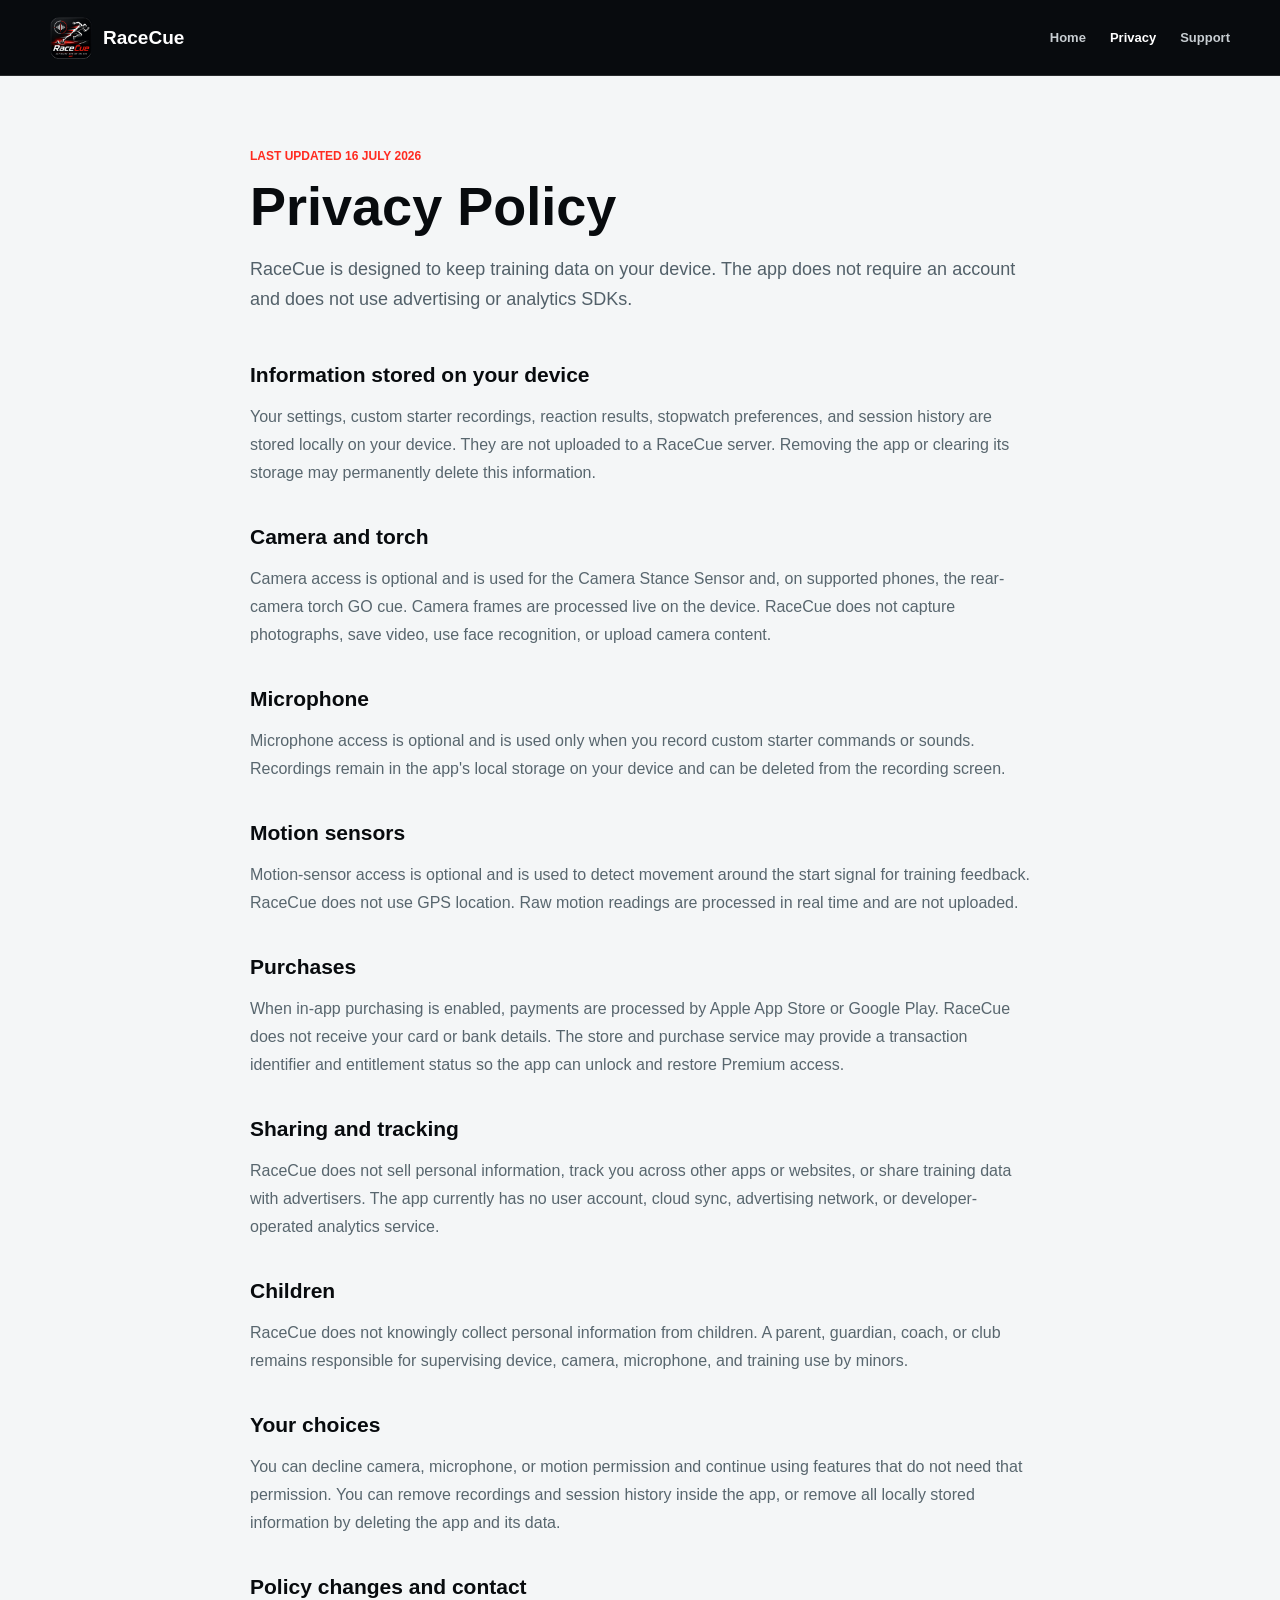
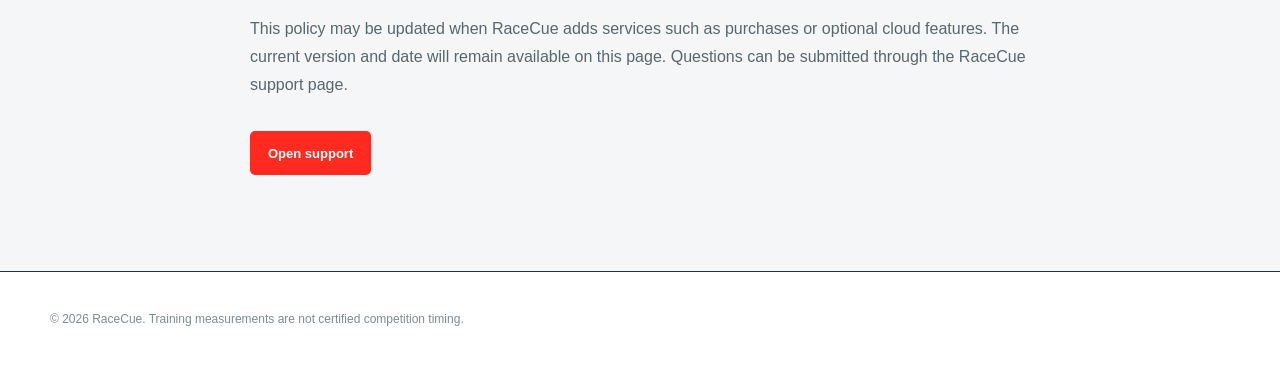
==== privacy.html @ 73e07bef "Publish RaceCue website" ====
<!doctype html>
<html lang="en">
  <head>
    <meta charset="UTF-8" />
    <meta name="viewport" content="width=device-width, initial-scale=1.0" />
    <meta name="theme-color" content="#080b0e" />
    <meta name="description" content="RaceCue privacy policy." />
    <link rel="icon" type="image/png" href="./brand/racecue-icon-192.png" />
    <link rel="stylesheet" href="./site.css" />
    <title>Privacy Policy | RaceCue</title>
  </head>
  <body class="legal-page">
    <header class="site-header">
      <a class="wordmark" href="./" aria-label="RaceCue home"><img src="./brand/racecue-logo.png" alt="" /><span>RaceCue</span></a>
      <nav aria-label="Main navigation"><a href="./">Home</a><a href="./privacy.html" aria-current="page">Privacy</a><a href="./support.html">Support</a></nav>
    </header>
    <main class="legal-shell">
      <p class="eyebrow">Last updated 16 July 2026</p>
      <h1>Privacy Policy</h1>
      <p class="legal-lede">RaceCue is designed to keep training data on your device. The app does not require an account and does not use advertising or analytics SDKs.</p>

      <h2>Information stored on your device</h2>
      <p>Your settings, custom starter recordings, reaction results, stopwatch preferences, and session history are stored locally on your device. They are not uploaded to a RaceCue server. Removing the app or clearing its storage may permanently delete this information.</p>

      <h2>Camera and torch</h2>
      <p>Camera access is optional and is used for the Camera Stance Sensor and, on supported phones, the rear-camera torch GO cue. Camera frames are processed live on the device. RaceCue does not capture photographs, save video, use face recognition, or upload camera content.</p>

      <h2>Microphone</h2>
      <p>Microphone access is optional and is used only when you record custom starter commands or sounds. Recordings remain in the app's local storage on your device and can be deleted from the recording screen.</p>

      <h2>Motion sensors</h2>
      <p>Motion-sensor access is optional and is used to detect movement around the start signal for training feedback. RaceCue does not use GPS location. Raw motion readings are processed in real time and are not uploaded.</p>

      <h2>Purchases</h2>
      <p>When in-app purchasing is enabled, payments are processed by Apple App Store or Google Play. RaceCue does not receive your card or bank details. The store and purchase service may provide a transaction identifier and entitlement status so the app can unlock and restore Premium access.</p>

      <h2>Sharing and tracking</h2>
      <p>RaceCue does not sell personal information, track you across other apps or websites, or share training data with advertisers. The app currently has no user account, cloud sync, advertising network, or developer-operated analytics service.</p>

      <h2>Children</h2>
      <p>RaceCue does not knowingly collect personal information from children. A parent, guardian, coach, or club remains responsible for supervising device, camera, microphone, and training use by minors.</p>

      <h2>Your choices</h2>
      <p>You can decline camera, microphone, or motion permission and continue using features that do not need that permission. You can remove recordings and session history inside the app, or remove all locally stored information by deleting the app and its data.</p>

      <h2>Policy changes and contact</h2>
      <p>This policy may be updated when RaceCue adds services such as purchases or optional cloud features. The current version and date will remain available on this page. Questions can be submitted through the RaceCue support page.</p>
      <a class="button button-primary" href="./support.html">Open support</a>
    </main>
    <footer class="compact-footer"><p>© 2026 RaceCue. Training measurements are not certified competition timing.</p></footer>
  </body>
</html>
---- site.css ----
:root {
  color: #f5f7f8;
  background: #080b0e;
  font-family: Inter, -apple-system, BlinkMacSystemFont, "Segoe UI", sans-serif;
  font-synthesis: none;
  --ink: #080b0e;
  --paper: #f4f6f7;
  --muted: #9da8af;
  --line: #293139;
  --red: #ff2b20;
  --red-dark: #c71d16;
  --green: #71dd84;
}

* { box-sizing: border-box; }
html { scroll-behavior: smooth; }
body { margin: 0; min-width: 320px; min-height: 100vh; background: var(--ink); }
a { color: inherit; }

.site-header {
  position: absolute;
  inset: 0 0 auto;
  z-index: 10;
  height: 76px;
  padding: 0 max(24px, calc((100vw - 1180px) / 2));
  display: flex;
  align-items: center;
  justify-content: space-between;
  gap: 24px;
  background: rgba(8, 11, 14, 0.86);
  border-bottom: 1px solid rgba(255, 255, 255, 0.13);
}

.wordmark { display: flex; align-items: center; gap: 11px; color: #fff; text-decoration: none; font-size: 19px; font-weight: 800; }
.wordmark img { width: 42px; height: 42px; object-fit: cover; border-radius: 7px; }
.site-header nav { display: flex; align-items: center; gap: 24px; }
.site-header nav a { color: #c7cdd1; text-decoration: none; font-size: 13px; font-weight: 700; }
.site-header nav a:hover, .site-header nav a[aria-current="page"] { color: #fff; }

.hero {
  position: relative;
  min-height: clamp(570px, 78vh, 760px);
  display: flex;
  align-items: flex-end;
  overflow: hidden;
  isolation: isolate;
  background-color: #05080c;
  background-image: url("./brand/racecue-logo.png");
  background-position: 66% 46%;
  background-repeat: no-repeat;
  background-size: cover;
}

.hero-shade { position: absolute; inset: 0; z-index: -1; background: rgba(0, 0, 0, 0.49); }
.hero-content { width: min(100% - 48px, 1180px); margin: 0 auto; padding: 140px 0 72px; }
.eyebrow { margin: 0 0 14px; color: var(--red); font-size: 12px; line-height: 1.4; font-weight: 800; text-transform: uppercase; }
.hero h1 { margin: 0; max-width: 760px; color: #fff; font-size: 74px; line-height: 0.96; letter-spacing: 0; }
.hero-copy { max-width: 620px; margin: 20px 0 0; color: #eef1f2; font-size: 20px; line-height: 1.55; }
.hero-actions { display: flex; flex-wrap: wrap; gap: 10px; margin-top: 30px; }
.button { min-height: 44px; padding: 0 18px; border-radius: 5px; display: inline-flex; align-items: center; justify-content: center; text-decoration: none; font-size: 13px; font-weight: 800; }
.button-primary { background: var(--red); color: #fff; }
.button-primary:hover { background: var(--red-dark); }
.button-secondary { border: 1px solid rgba(255, 255, 255, 0.45); background: rgba(8, 11, 14, 0.58); color: #fff; }
.availability { display: flex; align-items: center; gap: 8px; margin: 24px 0 0; color: #c8d0d4; font-size: 12px; font-weight: 700; }
.availability span { width: 8px; height: 8px; border-radius: 50%; background: var(--green); box-shadow: 0 0 0 4px rgba(113, 221, 132, 0.15); }

.signal-strip { min-height: 92px; padding: 0 max(24px, calc((100vw - 1180px) / 2)); display: grid; grid-template-columns: repeat(3, 1fr); background: #fff; color: var(--ink); border-bottom: 1px solid #d9dee1; }
.signal-strip div { padding: 22px 26px; display: flex; align-items: center; gap: 13px; border-right: 1px solid #d9dee1; }
.signal-strip div:first-child { border-left: 1px solid #d9dee1; }
.signal-strip span { color: #8e999f; font-size: 11px; font-weight: 800; }
.signal-strip strong { font-size: 15px; text-transform: uppercase; }
.signal-strip .go-signal { background: var(--green); }
.signal-strip .go-signal span { color: #24532c; }

.section { padding: 96px max(24px, calc((100vw - 1180px) / 2)); }
.section-heading { max-width: 720px; }
.section h2, .release-band h2 { margin: 0; letter-spacing: 0; font-size: 42px; line-height: 1.08; }
.section-heading > p:last-child { max-width: 620px; margin: 18px 0 0; color: var(--muted); font-size: 17px; line-height: 1.65; }
.feature-grid { display: grid; grid-template-columns: repeat(3, 1fr); gap: 42px; margin-top: 64px; }
.feature-grid article { padding-top: 24px; border-top: 3px solid var(--red); }
.feature-grid article:nth-child(2) { border-color: #fff; }
.feature-grid article:nth-child(3) { border-color: var(--green); }
.feature-number { color: #818c93; font-size: 11px; font-weight: 800; }
.feature-grid h3, .setup-list h3 { margin: 20px 0 10px; font-size: 21px; }
.feature-grid article > p:last-child, .setup-list p { margin: 0; color: var(--muted); line-height: 1.65; }

.setup-band { display: grid; grid-template-columns: 0.8fr 1.2fr; gap: 84px; background: var(--paper); color: var(--ink); }
.setup-list { border-top: 1px solid #ccd3d7; }
.setup-list article { padding: 28px 0; display: grid; grid-template-columns: 18px 1fr; gap: 16px; border-bottom: 1px solid #ccd3d7; }
.setup-list h3 { margin: 0 0 8px; }
.setup-list p { color: #59666e; }
.status-dot { width: 12px; height: 12px; margin-top: 5px; border-radius: 50%; }
.status-red { background: var(--red); }
.status-green { background: #43bd5b; }

.privacy-band { display: grid; grid-template-columns: 1fr 1fr; gap: 80px; background: #151b20; }
.privacy-band > div:last-child p { margin: 0 0 22px; color: #b9c2c7; line-height: 1.7; }
.text-link { color: #fff; text-decoration: none; font-size: 14px; font-weight: 800; }
.text-link span { color: var(--green); }

.release-band { padding: 88px 24px; text-align: center; background: var(--red); color: #fff; }
.release-band .eyebrow { color: #3a0906; }
.release-band > p:last-child { margin: 16px 0 0; }

footer { padding: 40px max(24px, calc((100vw - 1180px) / 2)); display: grid; grid-template-columns: 1fr auto; align-items: center; gap: 24px; border-top: 1px solid var(--line); }
footer > div { display: flex; flex-direction: column; gap: 5px; }
footer > div span, footer > p { color: #7f8b92; font-size: 12px; }
footer nav { display: flex; gap: 20px; }
footer nav a { color: #bec6ca; text-decoration: none; font-size: 12px; font-weight: 700; }
footer > p { grid-column: 1 / -1; margin: 4px 0 0; }

.legal-page { background: var(--paper); color: var(--ink); }
.legal-page .site-header { position: relative; background: var(--ink); }
.legal-shell { width: min(100% - 48px, 780px); margin: 0 auto; padding: 72px 0 96px; }
.legal-shell h1 { margin: 0; font-size: 54px; line-height: 1.02; letter-spacing: 0; }
.legal-lede { margin: 20px 0 48px; color: #526069; font-size: 18px; line-height: 1.7; }
.legal-shell h2 { margin: 38px 0 9px; font-size: 21px; }
.legal-shell p:not(.eyebrow):not(.legal-lede) { color: #58666e; line-height: 1.75; }
.legal-shell .button { margin-top: 16px; }
.safety-note { margin-top: 38px; padding: 18px 20px; border-left: 4px solid var(--green); background: #fff; color: #47545c; line-height: 1.6; }
.compact-footer { display: block; background: #fff; }
.compact-footer p { margin: 0; }

@media (max-width: 760px) {
  .site-header { height: 68px; padding: 0 18px; }
  .site-header nav { gap: 14px; }
  .site-header nav a { font-size: 12px; }
  .wordmark span { display: none; }
  .hero { min-height: 640px; background-position: 58% 44%; }
  .hero-content { width: min(100% - 36px, 1180px); padding-bottom: 48px; }
  .hero h1 { font-size: 50px; }
  .hero-copy { font-size: 17px; }
  .signal-strip { min-height: 78px; padding: 0; }
  .signal-strip div { padding: 18px 10px; justify-content: center; }
  .signal-strip span { display: none; }
  .signal-strip strong { font-size: 11px; }
  .section { padding: 72px 22px; }
  .section h2, .release-band h2 { font-size: 34px; }
  .feature-grid { grid-template-columns: 1fr; gap: 34px; margin-top: 48px; }
  .setup-band, .privacy-band { grid-template-columns: 1fr; gap: 48px; }
  footer { grid-template-columns: 1fr; }
  footer nav { flex-wrap: wrap; }
  footer > p { grid-column: auto; }
  .legal-shell { width: min(100% - 36px, 780px); padding: 52px 0 72px; }
  .legal-shell h1 { font-size: 42px; }
}
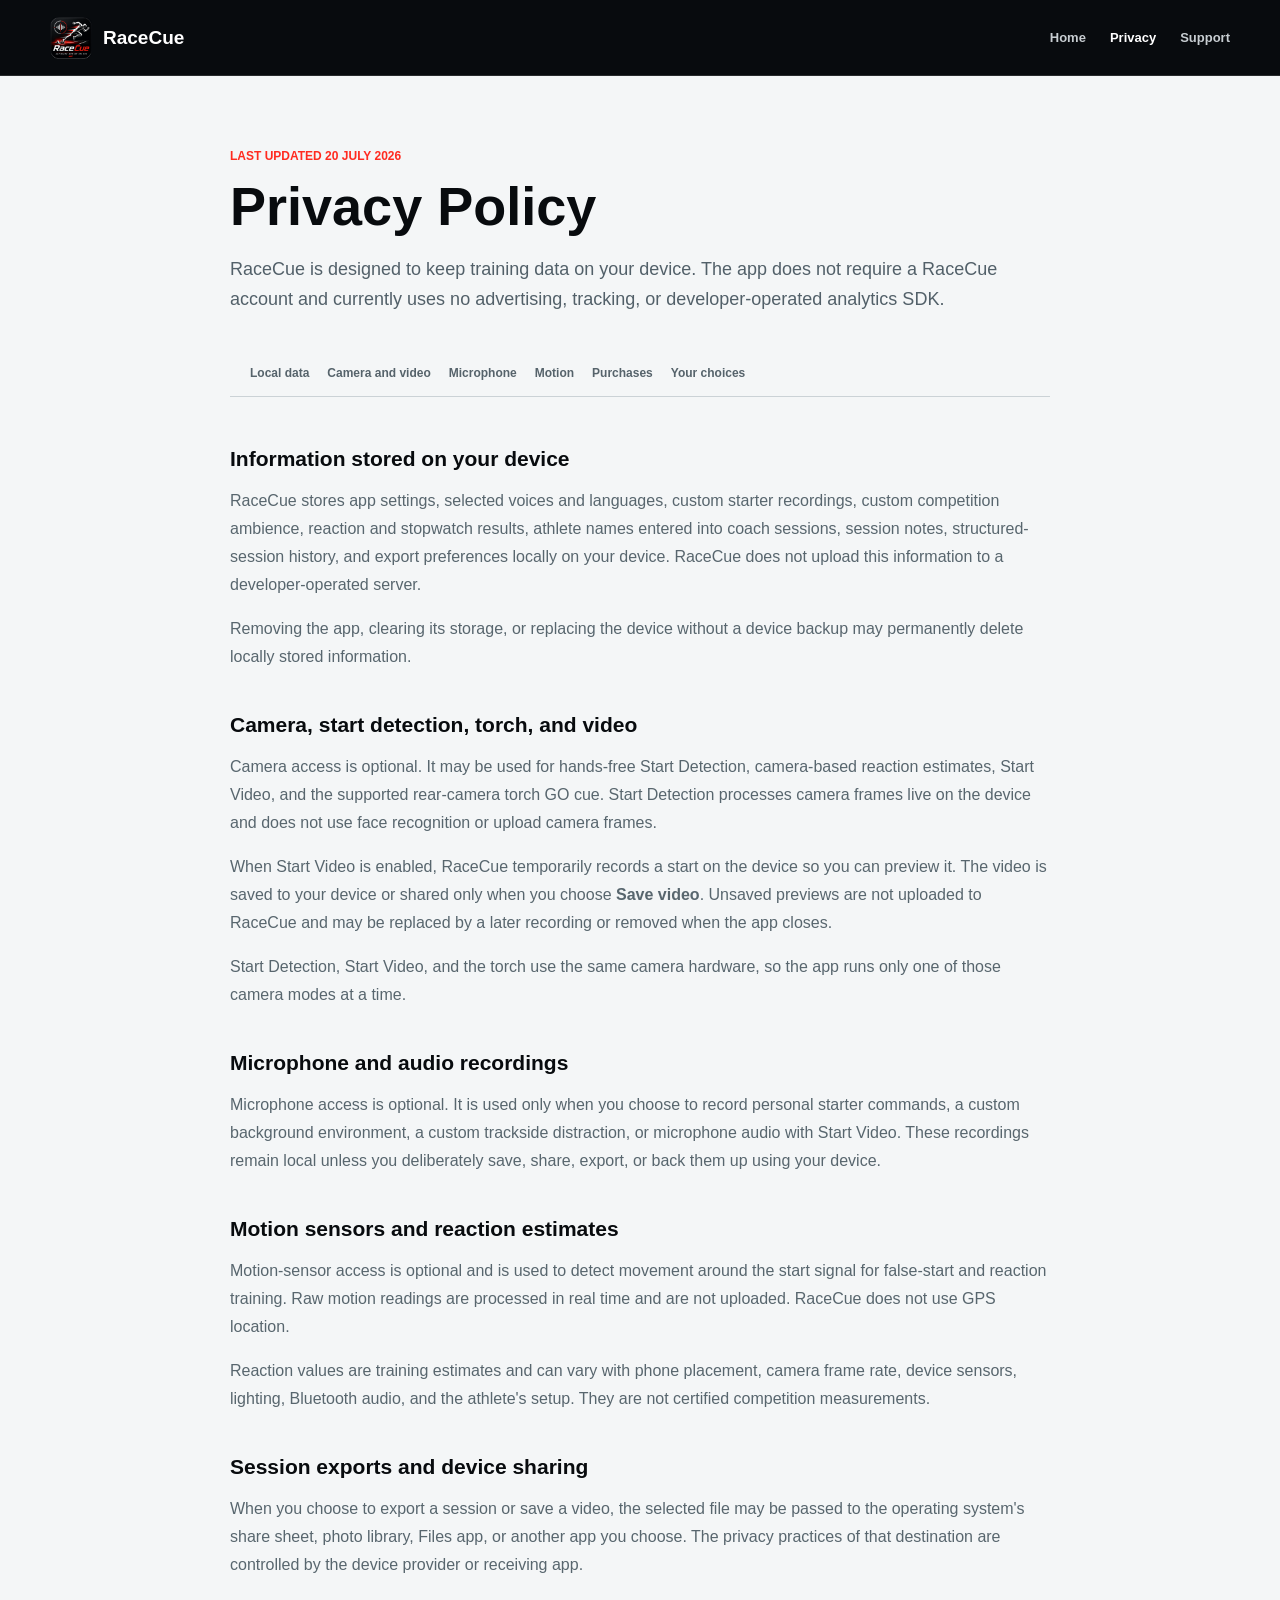
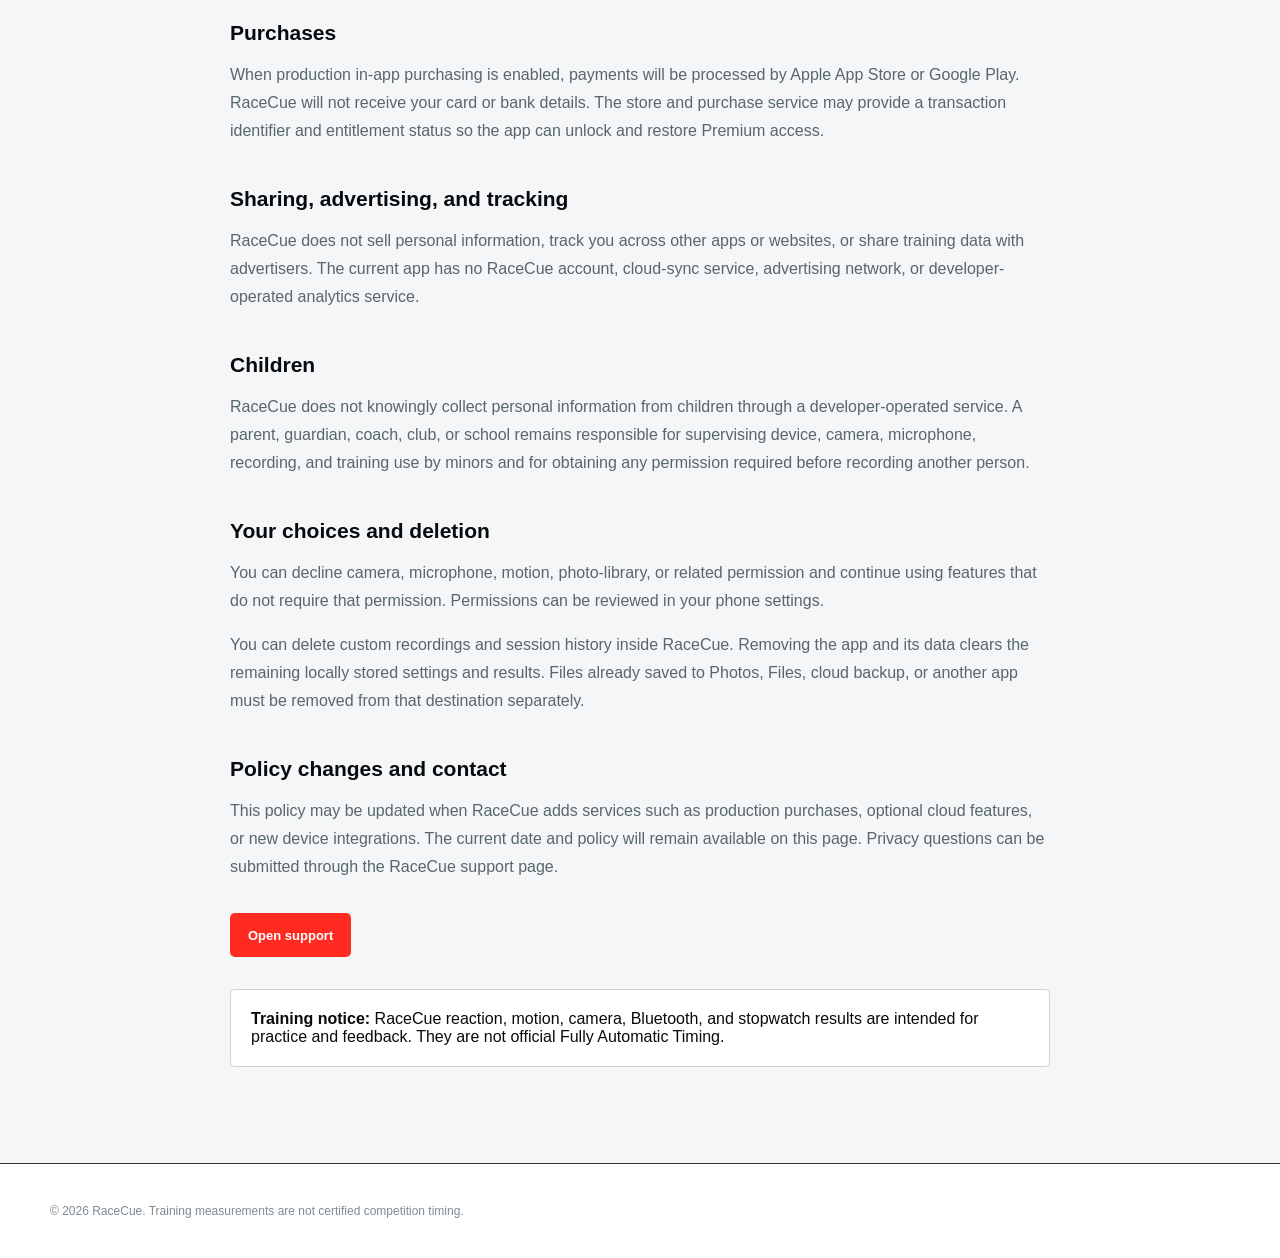
==== commit baac15e8: "Expand RaceCue product website" ====
--- a/privacy.html
+++ b/privacy.html
@@ -4,8 +4,10 @@
     <meta charset="UTF-8" />
     <meta name="viewport" content="width=device-width, initial-scale=1.0" />
     <meta name="theme-color" content="#080b0e" />
-    <meta name="description" content="RaceCue privacy policy." />
+    <meta name="description" content="RaceCue privacy policy for local training data, camera, microphone, motion sensors, video, and purchases." />
+    <link rel="canonical" href="https://magkia800.github.io/privacy.html" />
     <link rel="icon" type="image/png" href="./brand/racecue-icon-192.png" />
+    <link rel="apple-touch-icon" href="./brand/racecue-icon-180.png" />
     <link rel="stylesheet" href="./site.css" />
     <title>Privacy Policy | RaceCue</title>
   </head>
@@ -15,37 +17,76 @@
       <nav aria-label="Main navigation"><a href="./">Home</a><a href="./privacy.html" aria-current="page">Privacy</a><a href="./support.html">Support</a></nav>
     </header>
     <main class="legal-shell">
-      <p class="eyebrow">Last updated 16 July 2026</p>
+      <p class="eyebrow">Last updated 20 July 2026</p>
       <h1>Privacy Policy</h1>
-      <p class="legal-lede">RaceCue is designed to keep training data on your device. The app does not require an account and does not use advertising or analytics SDKs.</p>
+      <p class="legal-lede">RaceCue is designed to keep training data on your device. The app does not require a RaceCue account and currently uses no advertising, tracking, or developer-operated analytics SDK.</p>
 
-      <h2>Information stored on your device</h2>
-      <p>Your settings, custom starter recordings, reaction results, stopwatch preferences, and session history are stored locally on your device. They are not uploaded to a RaceCue server. Removing the app or clearing its storage may permanently delete this information.</p>
+      <ul class="legal-nav" aria-label="Privacy policy sections">
+        <li><a href="#local-data">Local data</a></li>
+        <li><a href="#camera">Camera and video</a></li>
+        <li><a href="#microphone">Microphone</a></li>
+        <li><a href="#motion">Motion</a></li>
+        <li><a href="#purchases">Purchases</a></li>
+        <li><a href="#choices">Your choices</a></li>
+      </ul>
 
-      <h2>Camera and torch</h2>
-      <p>Camera access is optional and is used for the Camera Stance Sensor and, on supported phones, the rear-camera torch GO cue. Camera frames are processed live on the device. RaceCue does not capture photographs, save video, use face recognition, or upload camera content.</p>
+      <section id="local-data">
+        <h2>Information stored on your device</h2>
+        <p>RaceCue stores app settings, selected voices and languages, custom starter recordings, custom competition ambience, reaction and stopwatch results, athlete names entered into coach sessions, session notes, structured-session history, and export preferences locally on your device. RaceCue does not upload this information to a developer-operated server.</p>
+        <p>Removing the app, clearing its storage, or replacing the device without a device backup may permanently delete locally stored information.</p>
+      </section>
 
-      <h2>Microphone</h2>
-      <p>Microphone access is optional and is used only when you record custom starter commands or sounds. Recordings remain in the app's local storage on your device and can be deleted from the recording screen.</p>
+      <section id="camera">
+        <h2>Camera, start detection, torch, and video</h2>
+        <p>Camera access is optional. It may be used for hands-free Start Detection, camera-based reaction estimates, Start Video, and the supported rear-camera torch GO cue. Start Detection processes camera frames live on the device and does not use face recognition or upload camera frames.</p>
+        <p>When Start Video is enabled, RaceCue temporarily records a start on the device so you can preview it. The video is saved to your device or shared only when you choose <strong>Save video</strong>. Unsaved previews are not uploaded to RaceCue and may be replaced by a later recording or removed when the app closes.</p>
+        <p>Start Detection, Start Video, and the torch use the same camera hardware, so the app runs only one of those camera modes at a time.</p>
+      </section>
 
-      <h2>Motion sensors</h2>
-      <p>Motion-sensor access is optional and is used to detect movement around the start signal for training feedback. RaceCue does not use GPS location. Raw motion readings are processed in real time and are not uploaded.</p>
+      <section id="microphone">
+        <h2>Microphone and audio recordings</h2>
+        <p>Microphone access is optional. It is used only when you choose to record personal starter commands, a custom background environment, a custom trackside distraction, or microphone audio with Start Video. These recordings remain local unless you deliberately save, share, export, or back them up using your device.</p>
+      </section>
 
-      <h2>Purchases</h2>
-      <p>When in-app purchasing is enabled, payments are processed by Apple App Store or Google Play. RaceCue does not receive your card or bank details. The store and purchase service may provide a transaction identifier and entitlement status so the app can unlock and restore Premium access.</p>
+      <section id="motion">
+        <h2>Motion sensors and reaction estimates</h2>
+        <p>Motion-sensor access is optional and is used to detect movement around the start signal for false-start and reaction training. Raw motion readings are processed in real time and are not uploaded. RaceCue does not use GPS location.</p>
+        <p>Reaction values are training estimates and can vary with phone placement, camera frame rate, device sensors, lighting, Bluetooth audio, and the athlete's setup. They are not certified competition measurements.</p>
+      </section>
 
-      <h2>Sharing and tracking</h2>
-      <p>RaceCue does not sell personal information, track you across other apps or websites, or share training data with advertisers. The app currently has no user account, cloud sync, advertising network, or developer-operated analytics service.</p>
+      <section>
+        <h2>Session exports and device sharing</h2>
+        <p>When you choose to export a session or save a video, the selected file may be passed to the operating system's share sheet, photo library, Files app, or another app you choose. The privacy practices of that destination are controlled by the device provider or receiving app.</p>
+      </section>
 
-      <h2>Children</h2>
-      <p>RaceCue does not knowingly collect personal information from children. A parent, guardian, coach, or club remains responsible for supervising device, camera, microphone, and training use by minors.</p>
+      <section id="purchases">
+        <h2>Purchases</h2>
+        <p>When production in-app purchasing is enabled, payments will be processed by Apple App Store or Google Play. RaceCue will not receive your card or bank details. The store and purchase service may provide a transaction identifier and entitlement status so the app can unlock and restore Premium access.</p>
+      </section>
 
-      <h2>Your choices</h2>
-      <p>You can decline camera, microphone, or motion permission and continue using features that do not need that permission. You can remove recordings and session history inside the app, or remove all locally stored information by deleting the app and its data.</p>
+      <section>
+        <h2>Sharing, advertising, and tracking</h2>
+        <p>RaceCue does not sell personal information, track you across other apps or websites, or share training data with advertisers. The current app has no RaceCue account, cloud-sync service, advertising network, or developer-operated analytics service.</p>
+      </section>
 
-      <h2>Policy changes and contact</h2>
-      <p>This policy may be updated when RaceCue adds services such as purchases or optional cloud features. The current version and date will remain available on this page. Questions can be submitted through the RaceCue support page.</p>
-      <a class="button button-primary" href="./support.html">Open support</a>
+      <section>
+        <h2>Children</h2>
+        <p>RaceCue does not knowingly collect personal information from children through a developer-operated service. A parent, guardian, coach, club, or school remains responsible for supervising device, camera, microphone, recording, and training use by minors and for obtaining any permission required before recording another person.</p>
+      </section>
+
+      <section id="choices">
+        <h2>Your choices and deletion</h2>
+        <p>You can decline camera, microphone, motion, photo-library, or related permission and continue using features that do not require that permission. Permissions can be reviewed in your phone settings.</p>
+        <p>You can delete custom recordings and session history inside RaceCue. Removing the app and its data clears the remaining locally stored settings and results. Files already saved to Photos, Files, cloud backup, or another app must be removed from that destination separately.</p>
+      </section>
+
+      <section>
+        <h2>Policy changes and contact</h2>
+        <p>This policy may be updated when RaceCue adds services such as production purchases, optional cloud features, or new device integrations. The current date and policy will remain available on this page. Privacy questions can be submitted through the RaceCue support page.</p>
+        <a class="button button-primary" href="./support.html">Open support</a>
+      </section>
+
+      <aside class="legal-note"><strong>Training notice:</strong> RaceCue reaction, motion, camera, Bluetooth, and stopwatch results are intended for practice and feedback. They are not official Fully Automatic Timing.</aside>
     </main>
     <footer class="compact-footer"><p>© 2026 RaceCue. Training measurements are not certified competition timing.</p></footer>
   </body>
--- a/site.css
+++ b/site.css
@@ -4,17 +4,21 @@
   font-family: Inter, -apple-system, BlinkMacSystemFont, "Segoe UI", sans-serif;
   font-synthesis: none;
   --ink: #080b0e;
+  --ink-soft: #0f1519;
   --paper: #f4f6f7;
+  --white: #ffffff;
   --muted: #9da8af;
   --line: #293139;
   --red: #ff2b20;
   --red-dark: #c71d16;
   --green: #71dd84;
+  --amber: #f0a238;
 }
 
 * { box-sizing: border-box; }
 html { scroll-behavior: smooth; }
-body { margin: 0; min-width: 320px; min-height: 100vh; background: var(--ink); }
+body { margin: 0; min-width: 320px; min-height: 100vh; overflow-x: hidden; background: var(--ink); }
+img { display: block; max-width: 100%; }
 a { color: inherit; }
 
 .site-header {
@@ -27,8 +31,9 @@
   align-items: center;
   justify-content: space-between;
   gap: 24px;
-  background: rgba(8, 11, 14, 0.86);
+  background: rgba(8, 11, 14, 0.9);
   border-bottom: 1px solid rgba(255, 255, 255, 0.13);
+  backdrop-filter: blur(10px);
 }
 
 .wordmark { display: flex; align-items: center; gap: 11px; color: #fff; text-decoration: none; font-size: 19px; font-weight: 800; }
@@ -39,7 +44,7 @@
 
 .hero {
   position: relative;
-  min-height: clamp(570px, 78vh, 760px);
+  min-height: clamp(540px, calc(100svh - 88px), 680px);
   display: flex;
   align-items: flex-end;
   overflow: hidden;
@@ -51,20 +56,21 @@
   background-size: cover;
 }
 
-.hero-shade { position: absolute; inset: 0; z-index: -1; background: rgba(0, 0, 0, 0.49); }
-.hero-content { width: min(100% - 48px, 1180px); margin: 0 auto; padding: 140px 0 72px; }
+.hero-shade { position: absolute; inset: 0; z-index: -1; background: rgba(0, 0, 0, 0.52); }
+.hero-content { width: min(100% - 48px, 1180px); margin: 0 auto; padding: 132px 0 56px; }
 .eyebrow { margin: 0 0 14px; color: var(--red); font-size: 12px; line-height: 1.4; font-weight: 800; text-transform: uppercase; }
 .hero h1 { margin: 0; max-width: 760px; color: #fff; font-size: 74px; line-height: 0.96; letter-spacing: 0; }
-.hero-copy { max-width: 620px; margin: 20px 0 0; color: #eef1f2; font-size: 20px; line-height: 1.55; }
-.hero-actions { display: flex; flex-wrap: wrap; gap: 10px; margin-top: 30px; }
+.hero-copy { max-width: 650px; margin: 20px 0 0; color: #eef1f2; font-size: 20px; line-height: 1.55; }
+.hero-actions { display: flex; flex-wrap: wrap; gap: 10px; margin-top: 28px; }
 .button { min-height: 44px; padding: 0 18px; border-radius: 5px; display: inline-flex; align-items: center; justify-content: center; text-decoration: none; font-size: 13px; font-weight: 800; }
 .button-primary { background: var(--red); color: #fff; }
 .button-primary:hover { background: var(--red-dark); }
-.button-secondary { border: 1px solid rgba(255, 255, 255, 0.45); background: rgba(8, 11, 14, 0.58); color: #fff; }
-.availability { display: flex; align-items: center; gap: 8px; margin: 24px 0 0; color: #c8d0d4; font-size: 12px; font-weight: 700; }
+.button-secondary { border: 1px solid rgba(255, 255, 255, 0.45); background: rgba(8, 11, 14, 0.62); color: #fff; }
+.button-secondary:hover { border-color: #fff; }
+.availability { display: flex; align-items: center; gap: 8px; margin: 21px 0 0; color: #c8d0d4; font-size: 12px; font-weight: 700; }
 .availability span { width: 8px; height: 8px; border-radius: 50%; background: var(--green); box-shadow: 0 0 0 4px rgba(113, 221, 132, 0.15); }
 
-.signal-strip { min-height: 92px; padding: 0 max(24px, calc((100vw - 1180px) / 2)); display: grid; grid-template-columns: repeat(3, 1fr); background: #fff; color: var(--ink); border-bottom: 1px solid #d9dee1; }
+.signal-strip { min-height: 88px; padding: 0 max(24px, calc((100vw - 1180px) / 2)); display: grid; grid-template-columns: repeat(3, 1fr); background: #fff; color: var(--ink); border-bottom: 1px solid #d9dee1; }
 .signal-strip div { padding: 22px 26px; display: flex; align-items: center; gap: 13px; border-right: 1px solid #d9dee1; }
 .signal-strip div:first-child { border-left: 1px solid #d9dee1; }
 .signal-strip span { color: #8e999f; font-size: 11px; font-weight: 800; }
@@ -73,34 +79,79 @@
 .signal-strip .go-signal span { color: #24532c; }
 
 .section { padding: 96px max(24px, calc((100vw - 1180px) / 2)); }
-.section-heading { max-width: 720px; }
+.section-heading { max-width: 760px; }
 .section h2, .release-band h2 { margin: 0; letter-spacing: 0; font-size: 42px; line-height: 1.08; }
-.section-heading > p:last-child { max-width: 620px; margin: 18px 0 0; color: var(--muted); font-size: 17px; line-height: 1.65; }
+.section-heading > p:last-child, .product-copy > p:last-of-type, .pricing-intro > p:last-child { max-width: 680px; margin: 18px 0 0; color: var(--muted); font-size: 17px; line-height: 1.65; }
+
+.product-intro { display: grid; grid-template-columns: minmax(260px, 0.72fr) minmax(520px, 1.28fr); gap: 64px; align-items: center; background: var(--paper); color: var(--ink); }
+.product-copy > p:last-of-type { color: #5d6970; }
+.product-stats { margin: 38px 0 0; display: grid; grid-template-columns: repeat(3, 1fr); border-top: 1px solid #cbd2d6; border-bottom: 1px solid #cbd2d6; }
+.product-stats div { min-width: 0; padding: 20px 12px 20px 0; }
+.product-stats div + div { padding-left: 18px; border-left: 1px solid #cbd2d6; }
+.product-stats dt { color: var(--red); font-size: 29px; font-weight: 850; }
+.product-stats dd { margin: 4px 0 0; color: #526068; font-size: 11px; line-height: 1.35; font-weight: 750; text-transform: uppercase; }
+.product-shot { margin: 0; }
+.product-shot img { width: 100%; border: 1px solid #c9d0d4; border-radius: 7px; box-shadow: 0 22px 50px rgba(11, 18, 22, 0.16); }
+.product-shot figcaption { margin-top: 10px; color: #6b777e; font-size: 11px; }
+
+.feature-section { background: var(--ink); }
 .feature-grid { display: grid; grid-template-columns: repeat(3, 1fr); gap: 42px; margin-top: 64px; }
 .feature-grid article { padding-top: 24px; border-top: 3px solid var(--red); }
-.feature-grid article:nth-child(2) { border-color: #fff; }
-.feature-grid article:nth-child(3) { border-color: var(--green); }
-.feature-number { color: #818c93; font-size: 11px; font-weight: 800; }
-.feature-grid h3, .setup-list h3 { margin: 20px 0 10px; font-size: 21px; }
-.feature-grid article > p:last-child, .setup-list p { margin: 0; color: var(--muted); line-height: 1.65; }
-
-.setup-band { display: grid; grid-template-columns: 0.8fr 1.2fr; gap: 84px; background: var(--paper); color: var(--ink); }
-.setup-list { border-top: 1px solid #ccd3d7; }
-.setup-list article { padding: 28px 0; display: grid; grid-template-columns: 18px 1fr; gap: 16px; border-bottom: 1px solid #ccd3d7; }
-.setup-list h3 { margin: 0 0 8px; }
-.setup-list p { color: #59666e; }
-.status-dot { width: 12px; height: 12px; margin-top: 5px; border-radius: 50%; }
-.status-red { background: var(--red); }
-.status-green { background: #43bd5b; }
-
-.privacy-band { display: grid; grid-template-columns: 1fr 1fr; gap: 80px; background: #151b20; }
+.feature-grid article:nth-child(3n + 2) { border-color: #fff; }
+.feature-grid article:nth-child(3n) { border-color: var(--green); }
+.feature-number { margin: 0; color: #818c93; font-size: 11px; font-weight: 800; }
+.feature-grid h3, .mode-list h3 { margin: 20px 0 10px; font-size: 21px; }
+.feature-grid article > p:last-child, .mode-list p { margin: 0; color: var(--muted); line-height: 1.65; }
+.feature-grid-six { row-gap: 58px; }
+
+.showcase-band { display: grid; grid-template-columns: repeat(2, minmax(0, 1fr)); gap: 28px; background: #11171b; border-top: 1px solid var(--line); border-bottom: 1px solid var(--line); }
+.showcase-band figure { min-width: 0; margin: 0; }
+.showcase-band img { width: 100%; border: 1px solid #313b42; border-radius: 6px; }
+.showcase-band figcaption { padding: 16px 2px 0; display: flex; flex-direction: column; gap: 5px; }
+.showcase-band figcaption strong { color: #fff; font-size: 15px; }
+.showcase-band figcaption span { color: #9eabb2; font-size: 13px; line-height: 1.5; }
+
+.cue-band { display: grid; grid-template-columns: 0.85fr 1.15fr; gap: 86px; background: #fff; color: var(--ink); }
+.cue-list { border-top: 1px solid #cbd2d6; }
+.cue-list div { padding: 22px 0; display: grid; grid-template-columns: 150px 1fr; gap: 26px; border-bottom: 1px solid #cbd2d6; }
+.cue-list strong { font-size: 14px; }
+.cue-list span { color: #5c6971; font-size: 14px; line-height: 1.55; }
+
+.language-band { background: #151b20; border-top: 1px solid var(--line); }
+.language-list { margin: 52px 0 0; padding: 0; display: grid; grid-template-columns: repeat(5, 1fr); list-style: none; border-top: 1px solid #344049; border-left: 1px solid #344049; }
+.language-list li { min-width: 0; min-height: 72px; padding: 17px 14px; display: flex; align-items: center; gap: 10px; color: #e7ecef; font-size: 13px; font-weight: 750; border-right: 1px solid #344049; border-bottom: 1px solid #344049; }
+.language-list span { font-size: 20px; }
+
+.modes-band { background: var(--paper); color: var(--ink); }
+.modes-band .section-heading > p:last-child { color: #5b6870; }
+.mode-list { margin-top: 56px; border-top: 1px solid #cbd2d6; }
+.mode-list article { padding: 30px 0; display: grid; grid-template-columns: 72px 1fr; gap: 26px; border-bottom: 1px solid #cbd2d6; }
+.mode-list article > span { color: var(--red); font-size: 13px; font-weight: 850; }
+.mode-list h3 { margin: 0 0 8px; }
+.mode-list p { max-width: 760px; color: #5b6870; }
+
+.pricing-band { background: var(--ink-soft); border-top: 1px solid var(--line); }
+.pricing-band { display: grid; grid-template-columns: 0.82fr 1.18fr; column-gap: 72px; align-items: start; }
+.pricing-options { display: grid; grid-template-columns: repeat(2, minmax(0, 1fr)); gap: 14px; }
+.pricing-options article { min-width: 0; padding: 28px; border: 1px solid #344049; border-radius: 7px; background: #11171b; }
+.pricing-options .premium-plan { border-color: var(--red); }
+.plan-name { margin: 0; color: #a9b4ba; font-size: 11px; font-weight: 850; text-transform: uppercase; }
+.plan-price { margin: 13px 0 22px; color: #fff; font-size: 31px; line-height: 1.1; font-weight: 850; }
+.plan-price span { display: block; margin-top: 5px; color: #8f9ba2; font-size: 10px; font-weight: 700; }
+.pricing-options ul { margin: 0; padding: 0; list-style: none; }
+.pricing-options li { position: relative; padding: 11px 0 11px 18px; color: #bac4c9; font-size: 13px; line-height: 1.5; border-top: 1px solid #2b343a; }
+.pricing-options li::before { content: ""; position: absolute; top: 18px; left: 1px; width: 7px; height: 7px; border-radius: 50%; background: var(--green); }
+.beta-note { grid-column: 2; margin: 16px 0 0; color: #78858c; font-size: 11px; line-height: 1.5; }
+
+.privacy-band { display: grid; grid-template-columns: 1fr 1fr; gap: 80px; background: #151b20; border-top: 1px solid var(--line); }
 .privacy-band > div:last-child p { margin: 0 0 22px; color: #b9c2c7; line-height: 1.7; }
+.inline-links { display: flex; flex-wrap: wrap; gap: 24px; }
 .text-link { color: #fff; text-decoration: none; font-size: 14px; font-weight: 800; }
 .text-link span { color: var(--green); }
 
 .release-band { padding: 88px 24px; text-align: center; background: var(--red); color: #fff; }
 .release-band .eyebrow { color: #3a0906; }
-.release-band > p:last-child { margin: 16px 0 0; }
+.release-band > p:last-child { margin: 16px auto 0; max-width: 680px; line-height: 1.6; }
 
 footer { padding: 40px max(24px, calc((100vw - 1180px) / 2)); display: grid; grid-template-columns: 1fr auto; align-items: center; gap: 24px; border-top: 1px solid var(--line); }
 footer > div { display: flex; flex-direction: column; gap: 5px; }
@@ -111,23 +162,41 @@
 
 .legal-page { background: var(--paper); color: var(--ink); }
 .legal-page .site-header { position: relative; background: var(--ink); }
-.legal-shell { width: min(100% - 48px, 780px); margin: 0 auto; padding: 72px 0 96px; }
+.legal-shell { width: min(100% - 48px, 820px); margin: 0 auto; padding: 72px 0 96px; }
 .legal-shell h1 { margin: 0; font-size: 54px; line-height: 1.02; letter-spacing: 0; }
 .legal-lede { margin: 20px 0 48px; color: #526069; font-size: 18px; line-height: 1.7; }
-.legal-shell h2 { margin: 38px 0 9px; font-size: 21px; }
+.legal-shell h2 { margin: 38px 0 9px; padding-top: 4px; font-size: 21px; }
+.legal-shell h3 { margin: 24px 0 6px; font-size: 16px; }
 .legal-shell p:not(.eyebrow):not(.legal-lede) { color: #58666e; line-height: 1.75; }
+.legal-shell ul { padding-left: 20px; color: #58666e; line-height: 1.75; }
 .legal-shell .button { margin-top: 16px; }
+.legal-nav { margin: 0 0 46px; padding: 0; display: flex; flex-wrap: wrap; gap: 8px 18px; list-style: none; border-bottom: 1px solid #cbd2d6; }
+.legal-nav a { display: block; padding: 0 0 12px; color: #56636b; text-decoration: none; font-size: 12px; font-weight: 800; }
+.legal-nav a:hover { color: var(--red); }
+.support-topic { padding-bottom: 31px; border-bottom: 1px solid #d2d8db; }
+.support-topic + .support-topic { padding-top: 2px; }
+.support-topic h2 { color: #11171b; }
 .safety-note { margin-top: 38px; padding: 18px 20px; border-left: 4px solid var(--green); background: #fff; color: #47545c; line-height: 1.6; }
+.legal-note { margin-top: 32px; padding: 20px; border: 1px solid #ccd3d7; border-radius: 5px; background: #fff; }
 .compact-footer { display: block; background: #fff; }
 .compact-footer p { margin: 0; }
+
+@media (max-width: 980px) {
+  .product-intro, .pricing-band { grid-template-columns: 1fr; }
+  .product-shot { margin-top: 8px; }
+  .beta-note { grid-column: auto; }
+  .pricing-options { margin-top: 16px; }
+  .language-list { grid-template-columns: repeat(3, 1fr); }
+}
 
 @media (max-width: 760px) {
   .site-header { height: 68px; padding: 0 18px; }
   .site-header nav { gap: 14px; }
   .site-header nav a { font-size: 12px; }
+  .site-header nav a:nth-child(2), .site-header nav a:nth-child(3) { display: none; }
   .wordmark span { display: none; }
-  .hero { min-height: 640px; background-position: 58% 44%; }
-  .hero-content { width: min(100% - 36px, 1180px); padding-bottom: 48px; }
+  .hero { min-height: clamp(550px, calc(100svh - 78px), 680px); background-position: 58% 44%; }
+  .hero-content { width: min(100% - 36px, 1180px); padding: 118px 0 42px; }
   .hero h1 { font-size: 50px; }
   .hero-copy { font-size: 17px; }
   .signal-strip { min-height: 78px; padding: 0; }
@@ -136,11 +205,31 @@
   .signal-strip strong { font-size: 11px; }
   .section { padding: 72px 22px; }
   .section h2, .release-band h2 { font-size: 34px; }
-  .feature-grid { grid-template-columns: 1fr; gap: 34px; margin-top: 48px; }
-  .setup-band, .privacy-band { grid-template-columns: 1fr; gap: 48px; }
+  .product-intro { gap: 42px; }
+  .product-stats dt { font-size: 25px; }
+  .product-stats dd { font-size: 9px; }
+  .feature-grid, .showcase-band, .pricing-options { grid-template-columns: 1fr; }
+  .feature-grid { gap: 34px; margin-top: 48px; }
+  .feature-grid-six { row-gap: 38px; }
+  .showcase-band { gap: 46px; }
+  .cue-band, .privacy-band { grid-template-columns: 1fr; gap: 48px; }
+  .cue-list div { grid-template-columns: 1fr; gap: 7px; }
+  .language-list { grid-template-columns: repeat(2, 1fr); margin-top: 40px; }
+  .language-list li { min-height: 64px; padding: 13px 10px; font-size: 11px; }
+  .mode-list article { grid-template-columns: 42px 1fr; gap: 12px; }
+  .pricing-options article { padding: 24px 20px; }
   footer { grid-template-columns: 1fr; }
   footer nav { flex-wrap: wrap; }
   footer > p { grid-column: auto; }
-  .legal-shell { width: min(100% - 36px, 780px); padding: 52px 0 72px; }
+  .legal-shell { width: min(100% - 36px, 820px); padding: 52px 0 72px; }
   .legal-shell h1 { font-size: 42px; }
 }
+
+@media (max-width: 390px) {
+  .hero h1 { font-size: 44px; }
+  .hero-actions { align-items: stretch; flex-direction: column; }
+  .button { width: 100%; }
+  .product-stats { grid-template-columns: 1fr; }
+  .product-stats div + div { padding-left: 0; border-top: 1px solid #cbd2d6; border-left: 0; }
+  .language-list { grid-template-columns: 1fr 1fr; }
+}
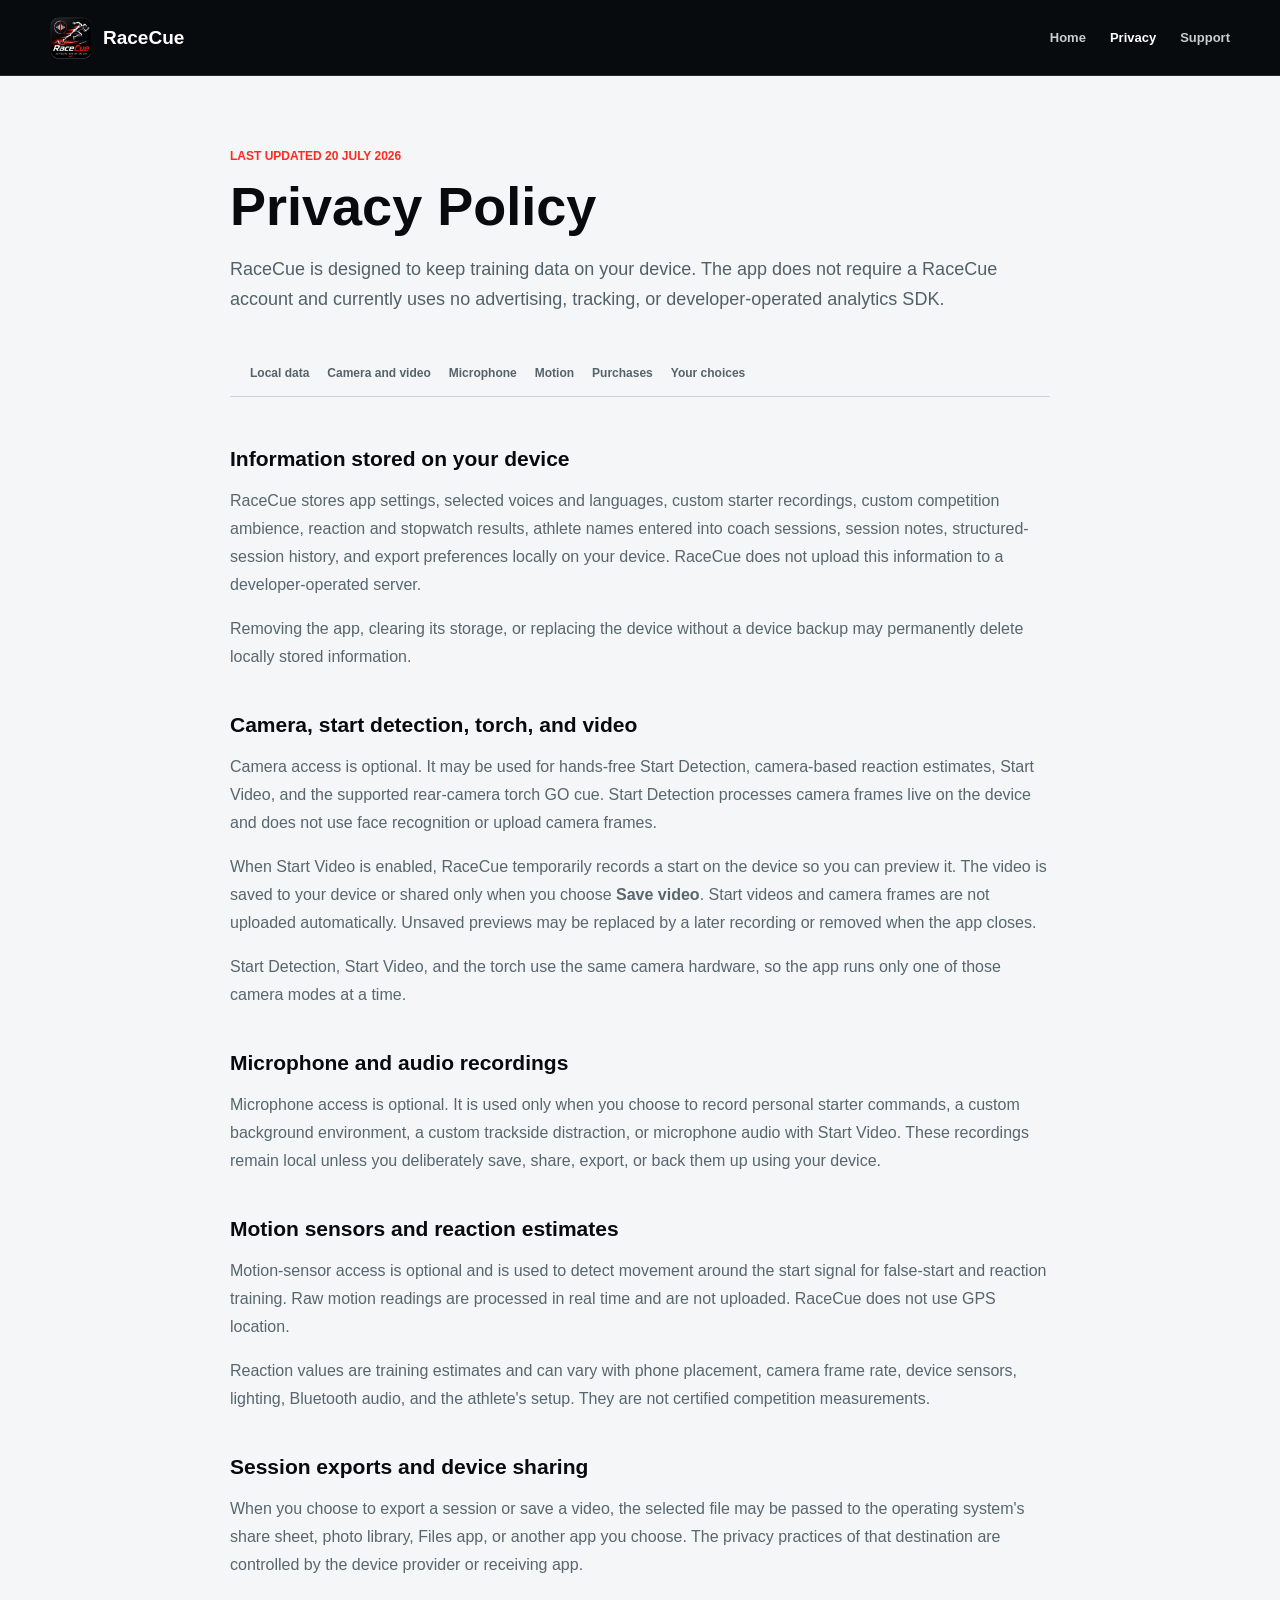
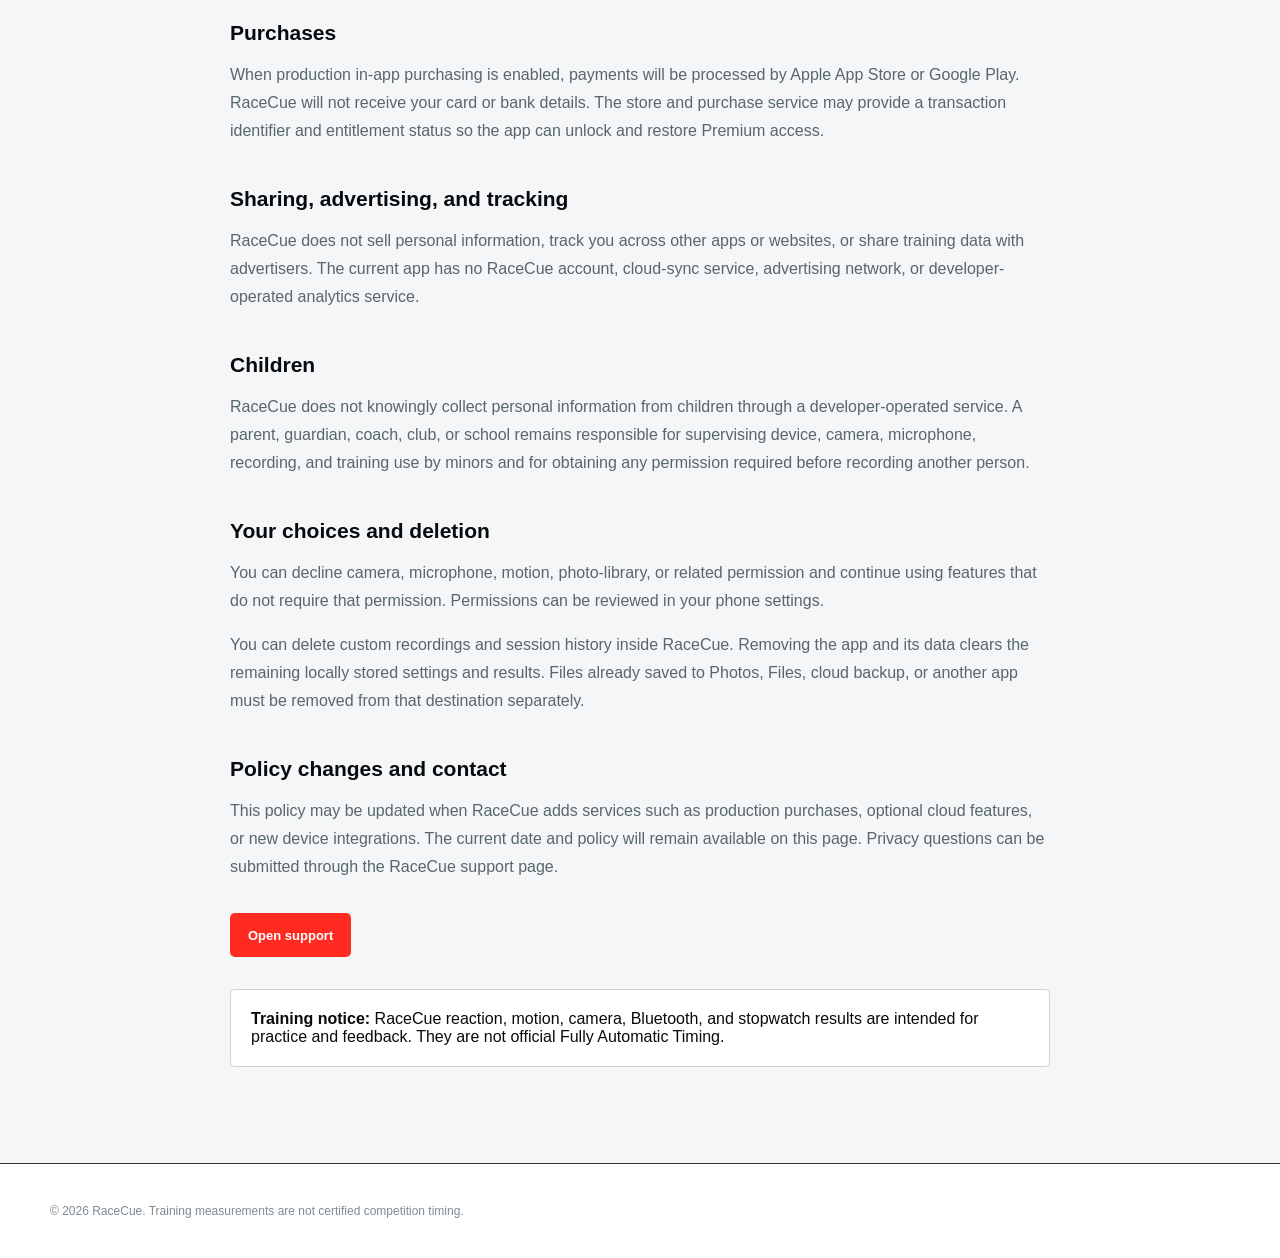
==== commit a129dfcd: "Clarify RaceCue beta features and roadmap" ====
--- a/privacy.html
+++ b/privacy.html
@@ -39,7 +39,7 @@
       <section id="camera">
         <h2>Camera, start detection, torch, and video</h2>
         <p>Camera access is optional. It may be used for hands-free Start Detection, camera-based reaction estimates, Start Video, and the supported rear-camera torch GO cue. Start Detection processes camera frames live on the device and does not use face recognition or upload camera frames.</p>
-        <p>When Start Video is enabled, RaceCue temporarily records a start on the device so you can preview it. The video is saved to your device or shared only when you choose <strong>Save video</strong>. Unsaved previews are not uploaded to RaceCue and may be replaced by a later recording or removed when the app closes.</p>
+        <p>When Start Video is enabled, RaceCue temporarily records a start on the device so you can preview it. The video is saved to your device or shared only when you choose <strong>Save video</strong>. Start videos and camera frames are not uploaded automatically. Unsaved previews may be replaced by a later recording or removed when the app closes.</p>
         <p>Start Detection, Start Video, and the torch use the same camera hardware, so the app runs only one of those camera modes at a time.</p>
       </section>
 
--- a/site.css
+++ b/site.css
@@ -50,13 +50,13 @@
   overflow: hidden;
   isolation: isolate;
   background-color: #05080c;
-  background-image: url("./brand/racecue-logo.png");
-  background-position: 66% 46%;
+  background-image: url("./brand/racecue-hero-v2.jpg");
+  background-position: center center;
   background-repeat: no-repeat;
   background-size: cover;
 }
 
-.hero-shade { position: absolute; inset: 0; z-index: -1; background: rgba(0, 0, 0, 0.52); }
+.hero-shade { position: absolute; inset: 0; z-index: -1; background: rgba(0, 0, 0, 0.28); }
 .hero-content { width: min(100% - 48px, 1180px); margin: 0 auto; padding: 132px 0 56px; }
 .eyebrow { margin: 0 0 14px; color: var(--red); font-size: 12px; line-height: 1.4; font-weight: 800; text-transform: uppercase; }
 .hero h1 { margin: 0; max-width: 760px; color: #fff; font-size: 74px; line-height: 0.96; letter-spacing: 0; }
@@ -85,13 +85,16 @@
 
 .product-intro { display: grid; grid-template-columns: minmax(260px, 0.72fr) minmax(520px, 1.28fr); gap: 64px; align-items: center; background: var(--paper); color: var(--ink); }
 .product-copy > p:last-of-type { color: #5d6970; }
+.creator-note { margin-top: 26px; padding: 18px 0 18px 18px; display: flex; flex-direction: column; gap: 6px; border-left: 3px solid var(--red); }
+.creator-note strong { font-size: 14px; }
+.creator-note span { color: #5d6970; font-size: 13px; line-height: 1.6; }
 .product-stats { margin: 38px 0 0; display: grid; grid-template-columns: repeat(3, 1fr); border-top: 1px solid #cbd2d6; border-bottom: 1px solid #cbd2d6; }
 .product-stats div { min-width: 0; padding: 20px 12px 20px 0; }
 .product-stats div + div { padding-left: 18px; border-left: 1px solid #cbd2d6; }
 .product-stats dt { color: var(--red); font-size: 29px; font-weight: 850; }
 .product-stats dd { margin: 4px 0 0; color: #526068; font-size: 11px; line-height: 1.35; font-weight: 750; text-transform: uppercase; }
 .product-shot { margin: 0; }
-.product-shot img { width: 100%; border: 1px solid #c9d0d4; border-radius: 7px; box-shadow: 0 22px 50px rgba(11, 18, 22, 0.16); }
+.product-shot img { width: 100%; height: auto; aspect-ratio: 16 / 9; object-fit: contain; border: 1px solid #c9d0d4; border-radius: 7px; box-shadow: 0 22px 50px rgba(11, 18, 22, 0.16); }
 .product-shot figcaption { margin-top: 10px; color: #6b777e; font-size: 11px; }
 
 .feature-section { background: var(--ink); }
@@ -106,7 +109,7 @@
 
 .showcase-band { display: grid; grid-template-columns: repeat(2, minmax(0, 1fr)); gap: 28px; background: #11171b; border-top: 1px solid var(--line); border-bottom: 1px solid var(--line); }
 .showcase-band figure { min-width: 0; margin: 0; }
-.showcase-band img { width: 100%; border: 1px solid #313b42; border-radius: 6px; }
+.showcase-band img { width: 100%; height: auto; aspect-ratio: 16 / 9; object-fit: contain; border: 1px solid #313b42; border-radius: 6px; }
 .showcase-band figcaption { padding: 16px 2px 0; display: flex; flex-direction: column; gap: 5px; }
 .showcase-band figcaption strong { color: #fff; font-size: 15px; }
 .showcase-band figcaption span { color: #9eabb2; font-size: 13px; line-height: 1.5; }
@@ -129,6 +132,26 @@
 .mode-list article > span { color: var(--red); font-size: 13px; font-weight: 850; }
 .mode-list h3 { margin: 0 0 8px; }
 .mode-list p { max-width: 760px; color: #5b6870; }
+.mode-list .mode-caution { margin-top: 8px; color: #8b4f17; font-size: 12px; }
+.training-examples { margin: 30px 0 0; padding: 20px 0 0; color: #526068; font-size: 14px; line-height: 1.7; border-top: 1px solid #cbd2d6; }
+.training-examples strong { color: var(--ink); }
+
+.status-band { display: grid; grid-template-columns: 0.74fr 1.26fr; gap: 80px; background: #fff; color: var(--ink); }
+.status-intro > p:last-child { margin: 18px 0 0; color: #5d6970; font-size: 16px; line-height: 1.65; }
+.status-list { border-top: 1px solid #cbd2d6; }
+.status-list article { padding: 26px 0; border-bottom: 1px solid #cbd2d6; }
+.status-list h3 { margin: 9px 0 8px; font-size: 19px; }
+.status-list article > p:last-child { margin: 0; color: #5c6971; font-size: 14px; line-height: 1.65; }
+.status-label { width: fit-content; margin: 0; padding: 5px 8px; border-radius: 4px; font-size: 9px; font-weight: 850; text-transform: uppercase; }
+.status-beta { color: #154f25; background: #dff5e4; }
+.status-planned { color: #79420c; background: #fff0d8; }
+
+.roadmap-band { display: grid; grid-template-columns: 0.86fr 1.14fr; gap: 80px; background: #151b20; border-top: 1px solid var(--line); }
+.roadmap-band > div:first-child > p:last-child { margin: 18px 0 0; color: #aeb8bd; font-size: 16px; line-height: 1.65; }
+.roadmap-list { border-top: 1px solid #344049; }
+.roadmap-list div { padding: 21px 0; display: grid; grid-template-columns: 180px 1fr; gap: 24px; border-bottom: 1px solid #344049; }
+.roadmap-list strong { font-size: 14px; }
+.roadmap-list span { color: #aeb8bd; font-size: 13px; line-height: 1.6; }
 
 .pricing-band { background: var(--ink-soft); border-top: 1px solid var(--line); }
 .pricing-band { display: grid; grid-template-columns: 0.82fr 1.18fr; column-gap: 72px; align-items: start; }
@@ -182,10 +205,11 @@
 .compact-footer p { margin: 0; }
 
 @media (max-width: 980px) {
-  .product-intro, .pricing-band { grid-template-columns: 1fr; }
+  .product-intro, .pricing-band, .status-band, .roadmap-band { grid-template-columns: 1fr; }
   .product-shot { margin-top: 8px; }
   .beta-note { grid-column: auto; }
   .pricing-options { margin-top: 16px; }
+  .status-list, .roadmap-list { margin-top: 8px; }
   .language-list { grid-template-columns: repeat(3, 1fr); }
 }
 
@@ -195,7 +219,8 @@
   .site-header nav a { font-size: 12px; }
   .site-header nav a:nth-child(2), .site-header nav a:nth-child(3) { display: none; }
   .wordmark span { display: none; }
-  .hero { min-height: clamp(550px, calc(100svh - 78px), 680px); background-position: 58% 44%; }
+  .hero { min-height: clamp(550px, calc(100svh - 78px), 680px); background-position: 68% center; }
+  .hero-shade { background: rgba(0, 0, 0, 0.42); }
   .hero-content { width: min(100% - 36px, 1180px); padding: 118px 0 42px; }
   .hero h1 { font-size: 50px; }
   .hero-copy { font-size: 17px; }
@@ -217,6 +242,7 @@
   .language-list { grid-template-columns: repeat(2, 1fr); margin-top: 40px; }
   .language-list li { min-height: 64px; padding: 13px 10px; font-size: 11px; }
   .mode-list article { grid-template-columns: 42px 1fr; gap: 12px; }
+  .roadmap-list div { grid-template-columns: 1fr; gap: 7px; }
   .pricing-options article { padding: 24px 20px; }
   footer { grid-template-columns: 1fr; }
   footer nav { flex-wrap: wrap; }
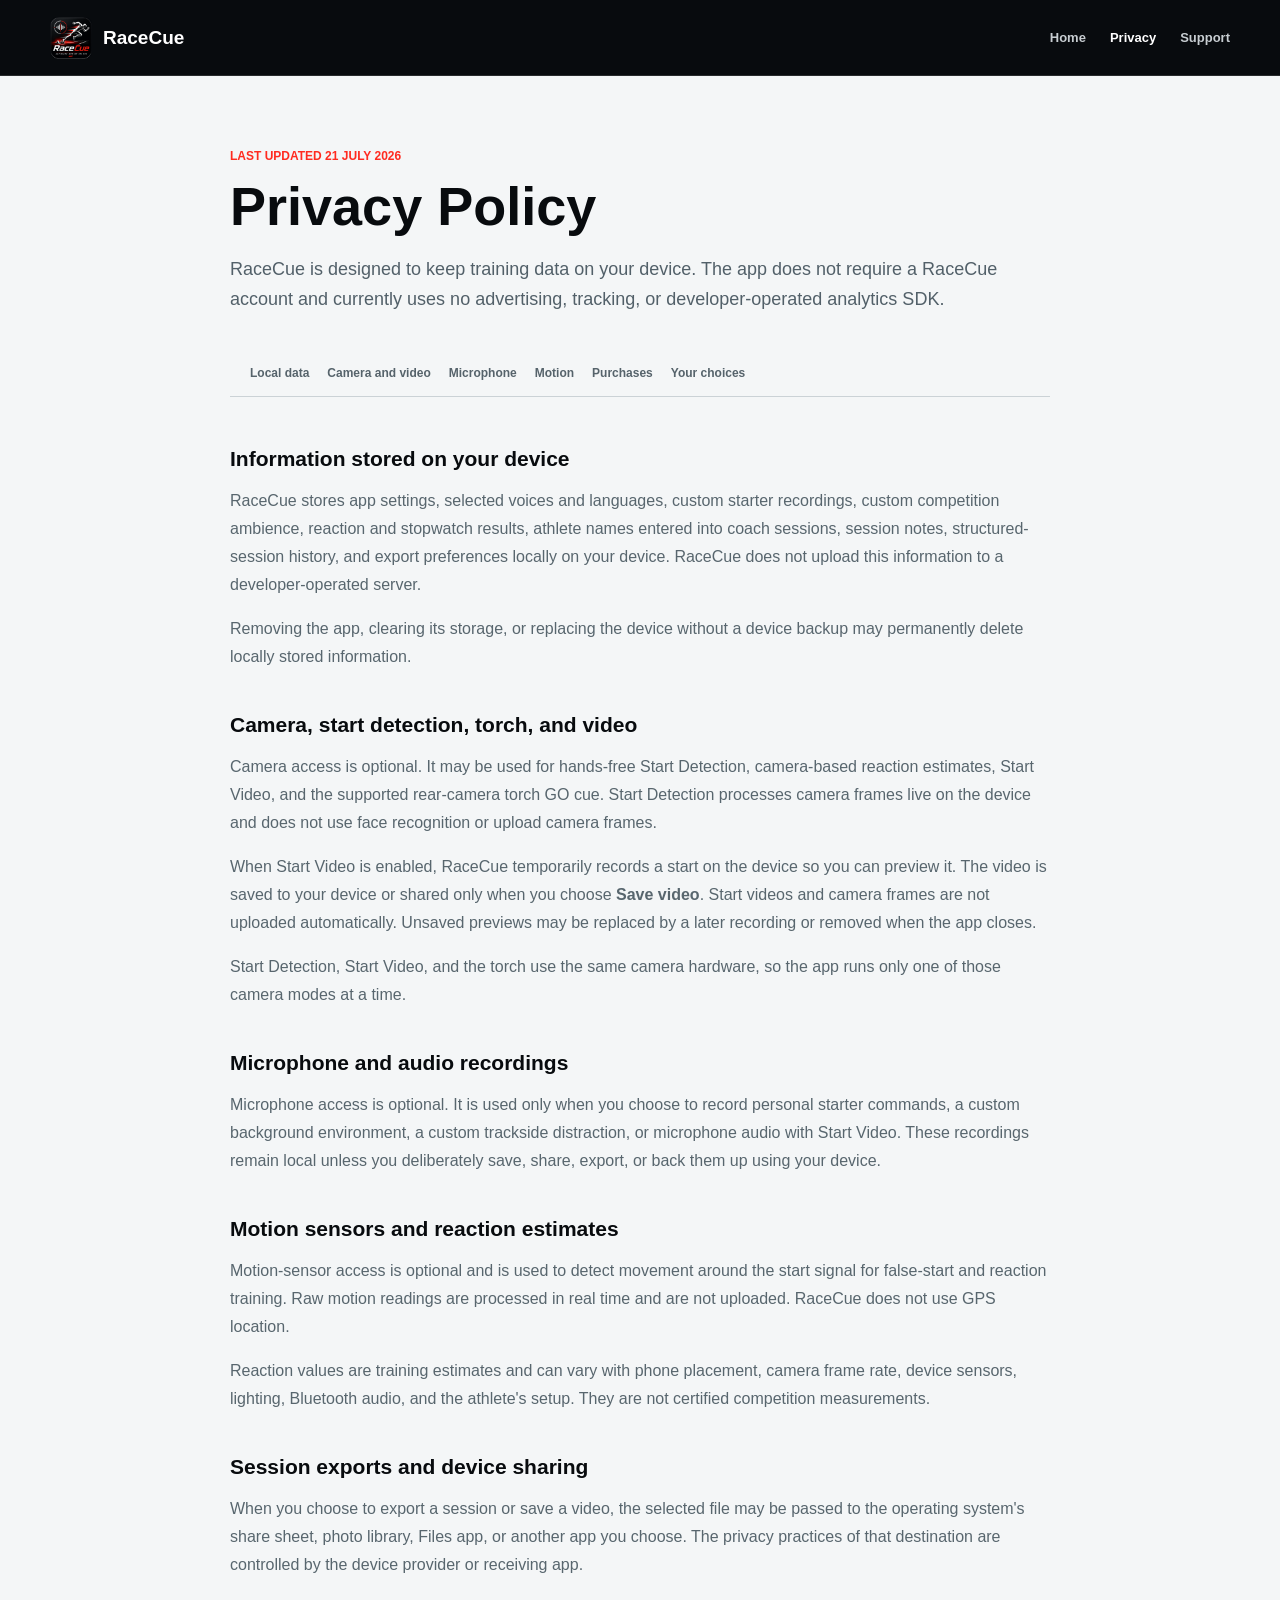
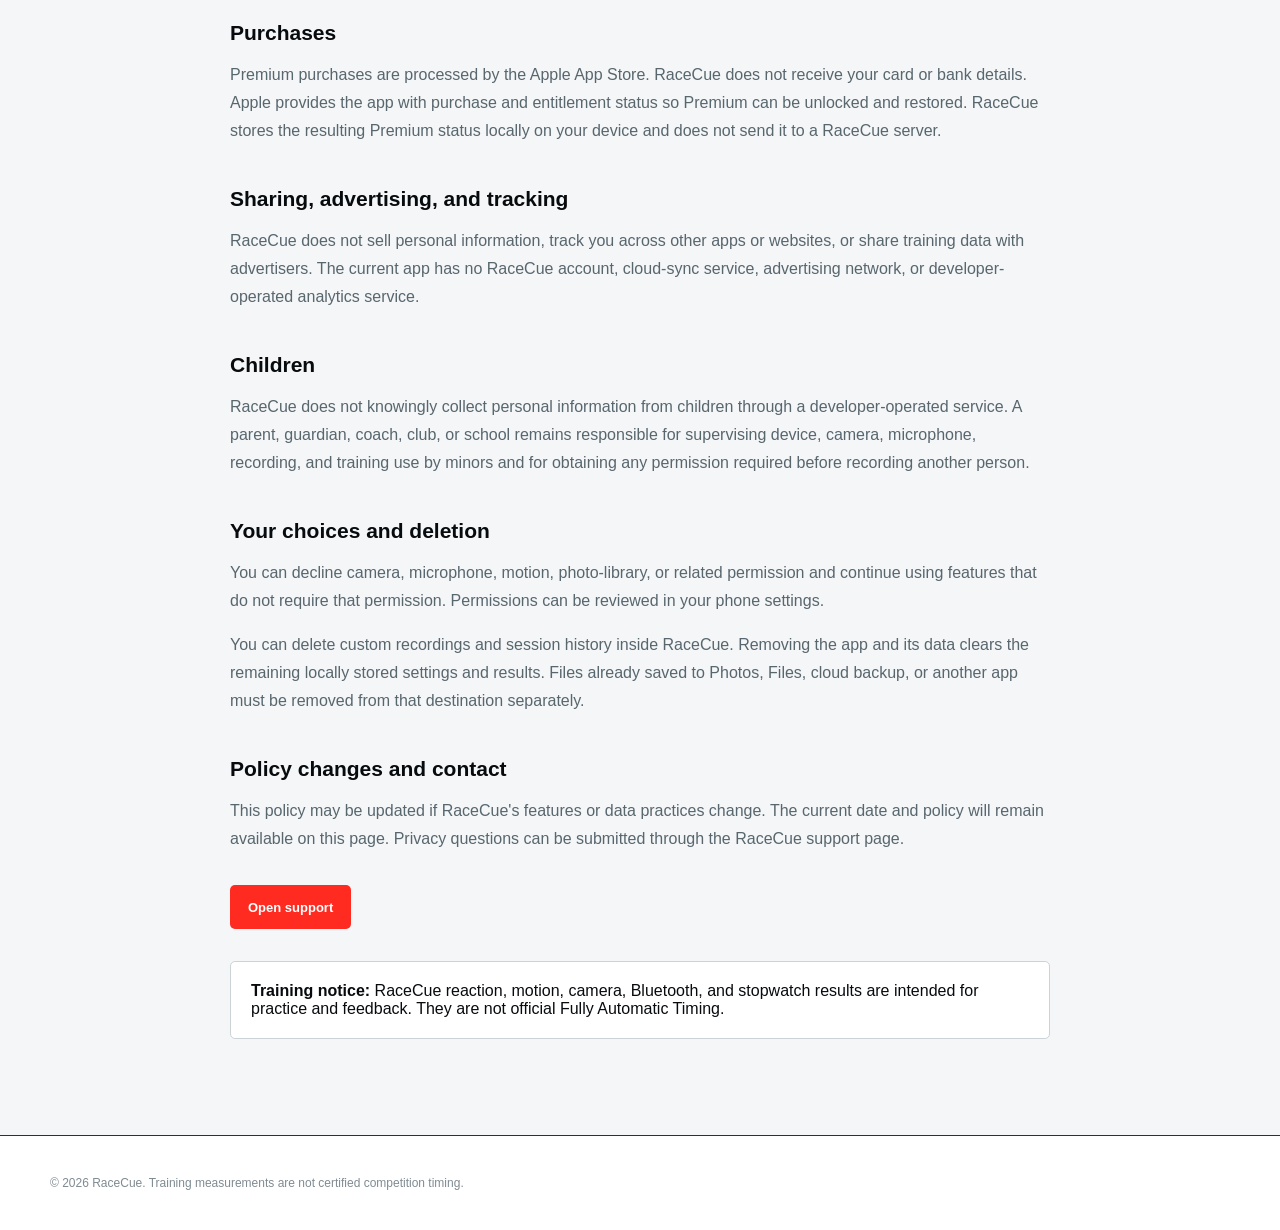
==== commit dae3b200: "Update RaceCue site for App Store release" ====
--- a/privacy.html
+++ b/privacy.html
@@ -17,7 +17,7 @@
       <nav aria-label="Main navigation"><a href="./">Home</a><a href="./privacy.html" aria-current="page">Privacy</a><a href="./support.html">Support</a></nav>
     </header>
     <main class="legal-shell">
-      <p class="eyebrow">Last updated 20 July 2026</p>
+      <p class="eyebrow">Last updated 21 July 2026</p>
       <h1>Privacy Policy</h1>
       <p class="legal-lede">RaceCue is designed to keep training data on your device. The app does not require a RaceCue account and currently uses no advertising, tracking, or developer-operated analytics SDK.</p>
 
@@ -61,7 +61,7 @@
 
       <section id="purchases">
         <h2>Purchases</h2>
-        <p>When production in-app purchasing is enabled, payments will be processed by Apple App Store or Google Play. RaceCue will not receive your card or bank details. The store and purchase service may provide a transaction identifier and entitlement status so the app can unlock and restore Premium access.</p>
+        <p>Premium purchases are processed by the Apple App Store. RaceCue does not receive your card or bank details. Apple provides the app with purchase and entitlement status so Premium can be unlocked and restored. RaceCue stores the resulting Premium status locally on your device and does not send it to a RaceCue server.</p>
       </section>
 
       <section>
@@ -82,7 +82,7 @@
 
       <section>
         <h2>Policy changes and contact</h2>
-        <p>This policy may be updated when RaceCue adds services such as production purchases, optional cloud features, or new device integrations. The current date and policy will remain available on this page. Privacy questions can be submitted through the RaceCue support page.</p>
+        <p>This policy may be updated if RaceCue's features or data practices change. The current date and policy will remain available on this page. Privacy questions can be submitted through the RaceCue support page.</p>
         <a class="button button-primary" href="./support.html">Open support</a>
       </section>
 
--- a/site.css
+++ b/site.css
@@ -145,13 +145,6 @@
 .status-label { width: fit-content; margin: 0; padding: 5px 8px; border-radius: 4px; font-size: 9px; font-weight: 850; text-transform: uppercase; }
 .status-beta { color: #154f25; background: #dff5e4; }
 .status-planned { color: #79420c; background: #fff0d8; }
-
-.roadmap-band { display: grid; grid-template-columns: 0.86fr 1.14fr; gap: 80px; background: #151b20; border-top: 1px solid var(--line); }
-.roadmap-band > div:first-child > p:last-child { margin: 18px 0 0; color: #aeb8bd; font-size: 16px; line-height: 1.65; }
-.roadmap-list { border-top: 1px solid #344049; }
-.roadmap-list div { padding: 21px 0; display: grid; grid-template-columns: 180px 1fr; gap: 24px; border-bottom: 1px solid #344049; }
-.roadmap-list strong { font-size: 14px; }
-.roadmap-list span { color: #aeb8bd; font-size: 13px; line-height: 1.6; }
 
 .pricing-band { background: var(--ink-soft); border-top: 1px solid var(--line); }
 .pricing-band { display: grid; grid-template-columns: 0.82fr 1.18fr; column-gap: 72px; align-items: start; }
@@ -205,11 +198,11 @@
 .compact-footer p { margin: 0; }
 
 @media (max-width: 980px) {
-  .product-intro, .pricing-band, .status-band, .roadmap-band { grid-template-columns: 1fr; }
+  .product-intro, .pricing-band, .status-band { grid-template-columns: 1fr; }
   .product-shot { margin-top: 8px; }
   .beta-note { grid-column: auto; }
   .pricing-options { margin-top: 16px; }
-  .status-list, .roadmap-list { margin-top: 8px; }
+  .status-list { margin-top: 8px; }
   .language-list { grid-template-columns: repeat(3, 1fr); }
 }
 
@@ -242,7 +235,6 @@
   .language-list { grid-template-columns: repeat(2, 1fr); margin-top: 40px; }
   .language-list li { min-height: 64px; padding: 13px 10px; font-size: 11px; }
   .mode-list article { grid-template-columns: 42px 1fr; gap: 12px; }
-  .roadmap-list div { grid-template-columns: 1fr; gap: 7px; }
   .pricing-options article { padding: 24px 20px; }
   footer { grid-template-columns: 1fr; }
   footer nav { flex-wrap: wrap; }
